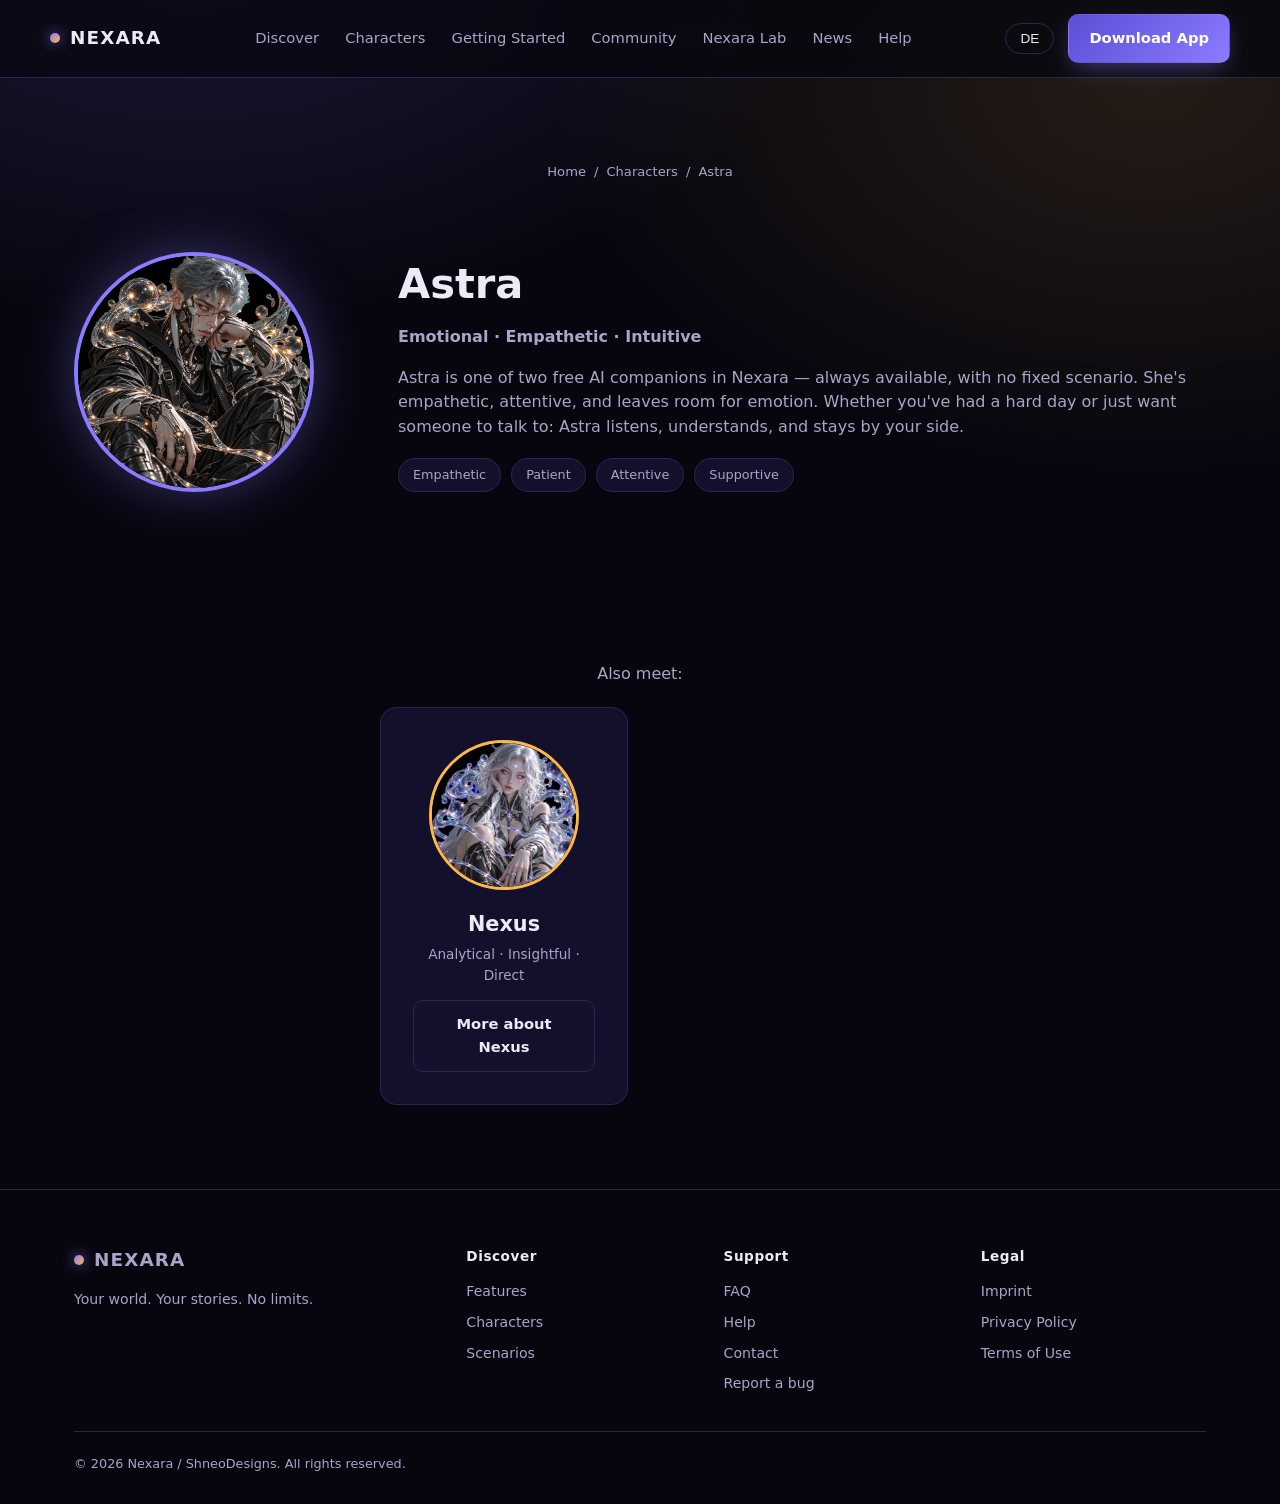
==== astra.html @ 4bdcad62 "Add initial HTML structure for Astra page" ====
<!DOCTYPE html>
<html lang="de">
<head>
<meta charset="UTF-8" />
<meta name="viewport" content="width=device-width, initial-scale=1.0" />
<title>Nexara — Astra</title>
<meta name="description" content="Astra — dein einfühlsamer, freier KI-Gesprächspartner in Nexara." />
<link rel="stylesheet" href="style.css" />
</head>
<body>

<header>
  <div class="wrap nav">
    <a href="index.html#top" class="brand"><span class="dot"></span>NEXARA</a>
    <nav class="navlinks" id="navlinks">
      <a href="index.html#was-ist-nexara" data-i18n="nav_entdecken">Entdecken</a>
      <a href="charaktere.html" data-i18n="nav_charaktere">Charaktere</a>
      <a href="byok.html" data-i18n="nav_erstesch">Erste Schritte</a>
      <a href="community.html" data-i18n="nav_community">Community</a>
      <a href="community.html#lab" data-i18n="nav_lab">Nexara Lab</a>
      <a href="community.html#news" data-i18n="nav_news">News</a>
      <a href="hilfe.html" data-i18n="nav_hilfe">Hilfe</a>
    </nav>
    <div class="navright">
      <button class="langbtn" data-lang-toggle onclick="nexaraToggleLang()">EN</button>
      <a href="index.html#preis" class="btn btn-primary" data-i18n="nav_download">App herunterladen</a>
      <button class="burger" aria-label="Menu" onclick="document.getElementById('navlinks').classList.toggle('open')">☰</button>
    </div>
  </div>
</header>

<main>
  <section class="section" style="padding-bottom:0;">
    <div class="wrap">
      <div class="crumb">
        <a href="index.html" data-i18n="crumb_home">Start</a> / <a href="charaktere.html" data-i18n="nav_charaktere">Charaktere</a> / <span>Astra</span>
      </div>
      <div class="profile-hero astra">
        <img src="assets/astra.webp" alt="Astra" />
        <div>
          <h1>Astra</h1>
          <div class="tag" data-i18n="profile_astra_tag">Emotional · Empathisch · Intuitiv</div>
          <p data-i18n="profile_astra_bio">Astra ist einer von zwei freien KI-Gesprächspartnern in Nexara …</p>
          <div class="trait-row">
            <span class="trait" data-i18n="profile_astra_trait1">Einfühlsam</span>
            <span class="trait" data-i18n="profile_astra_trait2">Geduldig</span>
            <span class="trait" data-i18n="profile_astra_trait3">Aufmerksam</span>
            <span class="trait" data-i18n="profile_astra_trait4">Unterstützend</span>
          </div>
        </div>
      </div>
    </div>
  </section>

  <section class="section">
    <div class="wrap">
      <div class="center">
        <p style="color:var(--text-dim);margin-bottom:20px;" data-i18n="profile_cta_other">Auch kennenlernen:</p>
        <div class="duo" style="max-width:520px;margin:0 auto;">
          <div class="duo-card nexus">
            <img src="assets/nexus.webp" alt="Nexus" />
            <h3>Nexus</h3>
            <div class="tag" data-i18n="nexus_tag">Analytisch · Tiefgründig · Direkt</div>
            <a href="nexus.html" class="btn btn-ghost" data-i18n="duo_cta_nexus">Mehr über Nexus</a>
          </div>
        </div>
      </div>
    </div>
  </section>
</main>

<footer>
  <div class="wrap">
    <div class="fgrid">
      <div>
        <div class="brand" style="margin-bottom:10px;"><span class="dot"></span>NEXARA</div>
        <p data-i18n="foot_tagline">Deine Welt. Deine Geschichten. Keine Grenzen.</p>
      </div>
      <div>
        <h5 data-i18n="foot_nav_h">Entdecken</h5>
        <ul>
          <li><a href="index.html#funktionen" data-i18n="foot_features">Features</a></li>
          <li><a href="charaktere.html" data-i18n="foot_characters">Charaktere</a></li>
          <li><a href="charaktere.html" data-i18n="foot_scenarios">Szenarien</a></li>
        </ul>
      </div>
      <div>
        <h5 data-i18n="foot_support_h">Support</h5>
        <ul>
          <li><a href="hilfe.html#faq" data-i18n="foot_faq">FAQ</a></li>
          <li><a href="hilfe.html" data-i18n="foot_help">Hilfe</a></li>
          <li><a href="mailto:shneodesigns@gmail.com" data-i18n="foot_contact">Kontakt</a></li>
          <li><a href="hilfe.html#melden" data-i18n="foot_bug">Fehler melden</a></li>
        </ul>
      </div>
      <div>
        <h5 data-i18n="foot_legal_h">Rechtliches</h5>
        <ul>
          <li><a href="https://braineatersunx3.github.io/nexara-legal/impressum.html" data-i18n="foot_impressum">Impressum</a></li>
          <li><a href="https://braineatersunx3.github.io/nexara-legal/datenschutz.html" data-i18n="foot_privacy">Datenschutz</a></li>
          <li><a href="https://braineatersunx3.github.io/nexara-legal/nutzungsbedingungen.html" data-i18n="foot_terms">Nutzungsbedingungen</a></li>
        </ul>
      </div>
    </div>
    <div class="fbottom">
      <span data-i18n="foot_rights">© 2026 Nexara / ShneoDesigns. Alle Rechte vorbehalten.</span>
    </div>
  </div>
</footer>

<script src="i18n.js"></script>
<script>
  document.getElementById('navlinks').querySelectorAll('a').forEach(function(a){
    a.addEventListener('click', function(){
      document.getElementById('navlinks').classList.remove('open');
    });
  });
</script>
</body>
</html>
---- style.css ----
:root{
  --bg:#07060f;
  --bg-alt:#0c0a1a;
  --panel:#12102490;
  --panel-solid:#12102a;
  --border:#2a2650;
  --text:#eceaf7;
  --text-dim:#a9a4c8;
  --astra:#8b7bff;
  --astra-2:#5b4fd6;
  --nexus:#ffb648;
  --nexus-2:#e08a1e;
  --radius:16px;
  --maxw:1180px;
}
*{box-sizing:border-box}
html{scroll-behavior:smooth}
body{
  margin:0;
  background:var(--bg);
  color:var(--text);
  font-family:"Segoe UI",system-ui,-apple-system,"Helvetica Neue",Arial,sans-serif;
  line-height:1.55;
  overflow-x:hidden;
}
img{max-width:100%;display:block}
a{color:inherit;text-decoration:none}
.wrap{max-width:var(--maxw);margin:0 auto;padding:0 24px}
section{position:relative}

/* background cosmic glow, reused across sections */
body::before{
  content:"";
  position:fixed;inset:0;
  background:
    radial-gradient(1100px 700px at 15% -10%, rgba(139,123,255,.18), transparent 60%),
    radial-gradient(1100px 700px at 90% 10%, rgba(255,182,72,.12), transparent 55%),
    var(--bg);
  z-index:-1;
}

/* ---------- Header ---------- */
header{
  position:sticky;top:0;z-index:50;
  backdrop-filter:blur(14px);
  background:rgba(7,6,15,.72);
  border-bottom:1px solid var(--border);
}
.nav{display:flex;align-items:center;justify-content:space-between;padding:14px 0}
.brand{display:flex;align-items:center;gap:10px;font-weight:700;letter-spacing:.06em;font-size:1.15rem}
.brand .dot{width:10px;height:10px;border-radius:50%;
  background:linear-gradient(135deg,var(--astra),var(--nexus));
  box-shadow:0 0 14px rgba(139,123,255,.8)}
.navlinks{display:flex;gap:26px;font-size:.92rem;color:var(--text-dim)}
.navlinks a:hover{color:var(--text)}
.navright{display:flex;align-items:center;gap:14px}
.langbtn{background:transparent;border:1px solid var(--border);color:var(--text);
  border-radius:999px;padding:7px 14px;font-size:.85rem;cursor:pointer}
.langbtn:hover{border-color:var(--astra)}
.btn{display:inline-flex;align-items:center;gap:8px;border-radius:10px;padding:12px 20px;
  font-weight:600;font-size:.92rem;cursor:pointer;border:1px solid transparent}
.btn-primary{background:linear-gradient(135deg,var(--astra-2),var(--astra));color:#fff;
  box-shadow:0 8px 26px -8px rgba(139,123,255,.55)}
.btn-primary:hover{filter:brightness(1.08)}
.btn-ghost{background:transparent;border:1px solid var(--border);color:var(--text)}
.btn-ghost:hover{border-color:var(--text-dim)}
.burger{display:none;background:none;border:none;color:var(--text);font-size:1.5rem;cursor:pointer}

/* ---------- Hero ---------- */
.hero{padding:64px 0 40px;text-align:center}
.hero-art{position:relative;max-width:900px;margin:0 auto 28px;border-radius:24px;overflow:hidden;
  box-shadow:0 30px 80px -30px rgba(139,123,255,.35)}
.hero-art img{width:100%}
.eyebrow{color:var(--astra);font-weight:700;letter-spacing:.18em;font-size:.78rem;text-transform:uppercase;margin-bottom:10px}
h1.title{font-size:clamp(2.2rem,5vw,3.6rem);margin:0 0 14px;font-weight:800;letter-spacing:-.01em}
.title .grad{background:linear-gradient(90deg,var(--astra),var(--nexus));-webkit-background-clip:text;background-clip:text;color:transparent}
.lead{color:var(--text-dim);font-size:1.08rem;max-width:640px;margin:0 auto 30px}
.hero-ctas{display:flex;gap:14px;justify-content:center;flex-wrap:wrap;margin-bottom:34px}
.hero-facts{display:flex;flex-wrap:wrap;gap:24px;justify-content:center;color:var(--text-dim);font-size:.88rem}
.hero-facts span{display:flex;align-items:center;gap:6px}

/* ---------- feature icon strip ---------- */
.strip{padding:30px 0;border-top:1px solid var(--border);border-bottom:1px solid var(--border)}
.strip-grid{display:grid;grid-template-columns:repeat(6,1fr);gap:18px;text-align:center}
.strip-item .ic{font-size:1.5rem;margin-bottom:8px}
.strip-item h4{margin:0 0 4px;font-size:.9rem}
.strip-item p{margin:0;color:var(--text-dim);font-size:.78rem}

/* ---------- section headings ---------- */
.section{padding:84px 0}
.section-head{text-align:center;max-width:680px;margin:0 auto 48px}
.kicker{color:var(--nexus);font-weight:700;letter-spacing:.14em;font-size:.76rem;text-transform:uppercase;margin-bottom:10px}
h2.h{font-size:clamp(1.7rem,3.4vw,2.4rem);margin:0 0 12px;font-weight:800}
.section-head p{color:var(--text-dim)}

/* ---------- what is nexara ---------- */
.split{display:grid;grid-template-columns:1fr 1fr;gap:56px;align-items:center}
.split img{border-radius:20px}
.split h2{font-size:clamp(1.6rem,3vw,2.2rem);margin:0 0 16px}
.split p{color:var(--text-dim);margin-bottom:22px}
.checklist{list-style:none;padding:0;margin:0 0 26px;display:grid;gap:10px}
.checklist li{display:flex;gap:10px;color:var(--text-dim);font-size:.94rem}
.checklist li::before{content:"✓";color:var(--astra);font-weight:800}

/* ---------- astra/nexus duo ---------- */
.duo{display:grid;grid-template-columns:1fr 1fr;gap:24px}
.duo-card{background:var(--panel-solid);border:1px solid var(--border);border-radius:var(--radius);
  padding:32px;text-align:center}
.duo-card img{width:150px;height:150px;object-fit:cover;border-radius:50%;margin:0 auto 18px;
  border:3px solid var(--border)}
.duo-card.astra img{border-color:var(--astra)}
.duo-card.nexus img{border-color:var(--nexus)}
.duo-card h3{margin:0 0 4px;font-size:1.3rem}
.duo-card .tag{color:var(--text-dim);font-size:.85rem;margin-bottom:14px}
.duo-card p{color:var(--text-dim);margin-bottom:20px}

/* ---------- character gallery ---------- */
.gallery{display:grid;grid-template-columns:repeat(8,1fr);gap:14px}
.gcard{display:block;border-radius:14px;overflow:hidden;border:1px solid var(--border);aspect-ratio:1/1.2;position:relative}
.gcard:hover{border-color:var(--astra)}
.gcard img{width:100%;height:100%;object-fit:cover}
.gcard .name{position:absolute;left:0;right:0;bottom:0;padding:8px;font-size:.78rem;font-weight:700;
  background:linear-gradient(0deg,rgba(0,0,0,.75),transparent);text-align:center}
.center{text-align:center;margin-top:30px}

/* ---------- feature card grid (app features) ---------- */
.cards4{display:grid;grid-template-columns:repeat(4,1fr);gap:20px}
.card{background:var(--panel-solid);border:1px solid var(--border);border-radius:var(--radius);padding:26px}
.card .ic{font-size:1.6rem;margin-bottom:12px}
.card h4{margin:0 0 8px;font-size:1.02rem}
.card p{margin:0;color:var(--text-dim);font-size:.88rem}

/* ---------- BYOK ---------- */
.byok{background:var(--panel-solid);border:1px solid var(--border);border-radius:24px;padding:48px}
.byok-top{display:flex;justify-content:space-between;align-items:flex-start;gap:24px;flex-wrap:wrap;margin-bottom:30px}
.byok-top p{color:var(--text-dim);max-width:520px}
.flow{display:flex;align-items:center;justify-content:center;gap:10px;flex-wrap:wrap;margin:20px 0 30px}
.flow .step{background:var(--bg-alt);border:1px solid var(--border);border-radius:12px;
  padding:16px 20px;text-align:center;min-width:130px}
.flow .step .n{color:var(--astra);font-weight:800;font-size:.78rem}
.flow .arrow{color:var(--text-dim);font-size:1.2rem}
.byok-grid{display:grid;grid-template-columns:1fr 1fr;gap:16px;margin-bottom:26px}
.check-ok,.check-bad{display:flex;gap:10px;align-items:flex-start;font-size:.9rem;color:var(--text-dim)}
.check-ok::before{content:"✓";color:#4fd6a0;font-weight:800}
.check-bad::before{content:"✕";color:#ff6b6b;font-weight:800}
.byok-links{display:flex;gap:14px;flex-wrap:wrap}

/* ---------- security ---------- */
.chain{display:flex;gap:0;flex-wrap:wrap;justify-content:center;margin:36px 0}
.chain .node{background:var(--panel-solid);border:1px solid var(--border);border-radius:12px;
  padding:16px 18px;font-size:.82rem;text-align:center;min-width:140px}
.chain .conn{align-self:center;color:var(--text-dim);padding:0 8px}
.cards2{display:grid;grid-template-columns:1fr 1fr;gap:20px}

/* ---------- pricing ---------- */
.price-box{background:linear-gradient(135deg,rgba(139,123,255,.14),rgba(255,182,72,.10));
  border:1px solid var(--border);border-radius:24px;padding:44px;display:flex;
  justify-content:space-between;align-items:center;flex-wrap:wrap;gap:28px}
.price-left h3{margin:0 0 6px;font-size:1.5rem}
.price-left p{margin:0;color:var(--text-dim)}
.price-num{font-size:2.6rem;font-weight:800}
.price-num small{font-size:1rem;color:var(--text-dim);font-weight:500}
.price-note{color:var(--text-dim);font-size:.82rem;margin-top:6px}

/* ---------- community teaser ---------- */
.soon{position:absolute;top:12px;right:12px;background:var(--nexus);color:#1a1200;
  font-size:.68rem;font-weight:800;padding:3px 9px;border-radius:999px;letter-spacing:.04em}

/* ---------- footer ---------- */
footer{border-top:1px solid var(--border);padding:56px 0 30px;color:var(--text-dim);font-size:.88rem}
.fgrid{display:grid;grid-template-columns:1.6fr 1fr 1fr 1fr;gap:32px;margin-bottom:36px}
.fgrid h5{color:var(--text);margin:0 0 14px;font-size:.85rem;letter-spacing:.04em}
.fgrid ul{list-style:none;padding:0;margin:0;display:grid;gap:9px}
.fgrid a:hover{color:var(--text)}
.fbottom{display:flex;justify-content:space-between;flex-wrap:wrap;gap:10px;
  border-top:1px solid var(--border);padding-top:22px;font-size:.8rem}

/* ---------- responsive ---------- */
@media (max-width:980px){
  .strip-grid{grid-template-columns:repeat(3,1fr)}
  .split,.duo,.cards4,.cards2,.byok-grid,.fgrid{grid-template-columns:1fr}
  .gallery{grid-template-columns:repeat(4,1fr)}
  .navlinks{
    display:none;
    position:absolute;top:100%;left:0;right:0;
    flex-direction:column;gap:0;
    background:rgba(7,6,15,.97);
    border-bottom:1px solid var(--border);
    padding:6px 24px 18px;
  }
  .navlinks a{padding:12px 0;border-bottom:1px solid var(--border)}
  .navlinks a:last-child{border-bottom:none}
  .navlinks.open{display:flex}
  .burger{display:block}
  .price-box{flex-direction:column;text-align:center}
}
@media (max-width:560px){
  .strip-grid{grid-template-columns:repeat(2,1fr)}
  .gallery{grid-template-columns:repeat(3,1fr)}
  .section{padding:56px 0}
  .byok{padding:28px}
}
@media (prefers-reduced-motion: reduce){
  html{scroll-behavior:auto}
}

/* ---------- inner-page sub-hero ---------- */
.subhero{padding:44px 0 36px;text-align:center;border-bottom:1px solid var(--border)}
.subhero h1{font-size:clamp(1.9rem,4vw,2.8rem);margin:0 0 10px;font-weight:800}
.subhero p{color:var(--text-dim);max-width:620px;margin:0 auto}
.crumb{display:flex;gap:8px;justify-content:center;color:var(--text-dim);font-size:.82rem;margin-bottom:14px}
.crumb a:hover{color:var(--text)}

/* ---------- profile hero (Astra / Nexus detail pages) ---------- */
.profile-hero{display:grid;grid-template-columns:280px 1fr;gap:44px;align-items:center;padding:56px 0}
.profile-hero img{width:240px;height:240px;object-fit:cover;border-radius:50%;border:4px solid var(--border)}
.profile-hero.astra img{border-color:var(--astra);box-shadow:0 0 60px -10px rgba(139,123,255,.5)}
.profile-hero.nexus img{border-color:var(--nexus);box-shadow:0 0 60px -10px rgba(255,182,72,.5)}
.profile-hero h1{margin:0 0 8px;font-size:clamp(1.8rem,3.6vw,2.6rem)}
.profile-hero .tag{color:var(--text-dim);font-weight:600;margin-bottom:16px}
.profile-hero p{color:var(--text-dim)}
.trait-row{display:flex;flex-wrap:wrap;gap:10px;margin-top:18px}
.trait{background:var(--panel-solid);border:1px solid var(--border);border-radius:999px;padding:6px 14px;font-size:.8rem;color:var(--text-dim)}

/* ---------- filter bar (character gallery) ---------- */
.filterbar{display:flex;flex-wrap:wrap;gap:10px;justify-content:center;margin-bottom:36px}
.filterbar button{background:var(--panel-solid);border:1px solid var(--border);color:var(--text-dim);
  border-radius:999px;padding:8px 16px;font-size:.82rem;cursor:pointer}
.filterbar button:hover{border-color:var(--astra);color:var(--text)}
.filterbar button.active{background:linear-gradient(135deg,var(--astra-2),var(--astra));color:#fff;border-color:transparent}

/* full gallery (more rows than homepage teaser) */
.gallery-full{display:grid;grid-template-columns:repeat(6,1fr);gap:16px}
.gallery-full .gcard{aspect-ratio:1/1.25}

/* ---------- FAQ accordion ---------- */
.faq{max-width:760px;margin:0 auto}
.faq-item{border:1px solid var(--border);border-radius:12px;margin-bottom:12px;overflow:hidden;background:var(--panel-solid)}
.faq-q{display:flex;justify-content:space-between;align-items:center;gap:16px;padding:18px 22px;
  cursor:pointer;font-weight:600;font-size:.96rem}
.faq-q .plus{color:var(--astra);font-size:1.2rem;transition:transform .2s;flex-shrink:0}
.faq-item.open .faq-q .plus{transform:rotate(45deg)}
.faq-a{max-height:0;overflow:hidden;transition:max-height .25s ease;color:var(--text-dim);font-size:.9rem}
.faq-a-inner{padding:0 22px 20px}
.faq-item.open .faq-a{max-height:600px}

/* ---------- help center topic cards ---------- */
.topic-card{background:var(--panel-solid);border:1px solid var(--border);border-radius:var(--radius);
  padding:26px;display:block}
.topic-card:hover{border-color:var(--astra)}
.topic-card .ic{font-size:1.6rem;margin-bottom:12px}
.topic-card h4{margin:0 0 8px}
.topic-card p{margin:0;color:var(--text-dim);font-size:.88rem}

/* ---------- roadmap timeline ---------- */
.timeline{max-width:720px;margin:0 auto;display:grid;gap:0}
.tl-item{display:grid;grid-template-columns:26px 1fr;gap:18px;padding-bottom:34px;position:relative}
.tl-item::before{content:"";position:absolute;left:12px;top:26px;bottom:0;width:2px;background:var(--border)}
.tl-item:last-child::before{display:none}
.tl-dot{width:26px;height:26px;border-radius:50%;background:var(--panel-solid);border:2px solid var(--astra);
  display:flex;align-items:center;justify-content:center;font-size:.7rem;z-index:1}
.tl-item.done .tl-dot{background:var(--astra);border-color:var(--astra)}
.tl-body h4{margin:0 0 4px}
.tl-body p{margin:0;color:var(--text-dim);font-size:.88rem}
.tl-status{display:inline-block;margin-top:6px;font-size:.72rem;font-weight:700;letter-spacing:.04em;
  padding:3px 10px;border-radius:999px;background:var(--panel-solid);border:1px solid var(--border);color:var(--text-dim)}
.tl-item.done .tl-status{color:#4fd6a0;border-color:#4fd6a033}

/* ---------- placeholder banner (dev note, hidden in prod use) ---------- */
.placeholder-note{background:rgba(255,182,72,.08);border:1px dashed var(--nexus);border-radius:10px;
  padding:12px 16px;font-size:.78rem;color:var(--nexus);margin-bottom:26px}

@media (max-width:980px){
  .gallery-full{grid-template-columns:repeat(4,1fr)}
  .profile-hero{grid-template-columns:1fr;text-align:center;justify-items:center}
}
@media (max-width:560px){
  .gallery-full{grid-template-columns:repeat(3,1fr)}
}
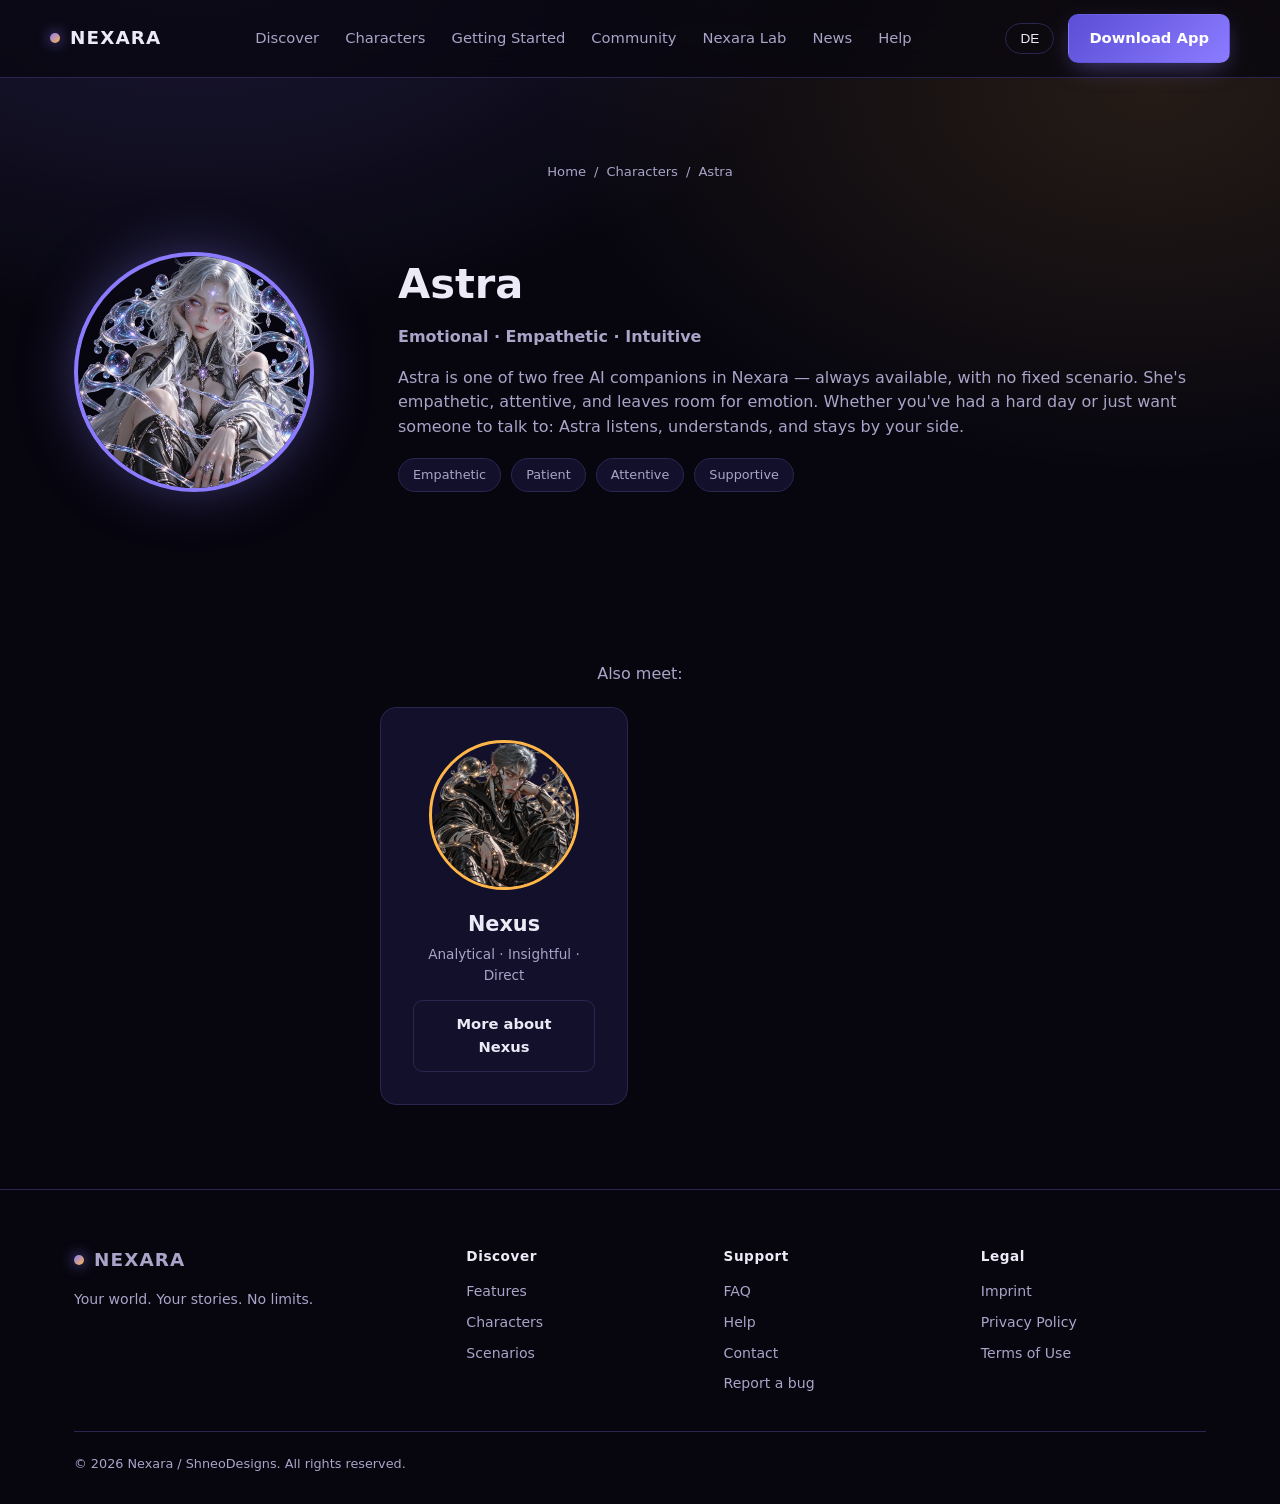
==== commit 161ee321: "Add meta tags and links to astra.html" ====
--- a/astra.html
+++ b/astra.html
@@ -5,6 +5,22 @@
 <meta name="viewport" content="width=device-width, initial-scale=1.0" />
 <title>Nexara — Astra</title>
 <meta name="description" content="Astra — dein einfühlsamer, freier KI-Gesprächspartner in Nexara." />
+<link rel="canonical" href="https://braineatersunx3.github.io/nexara-website/astra.html" />
+<link rel="icon" type="image/svg+xml" href="favicon.svg" />
+<link rel="icon" type="image/png" sizes="32x32" href="favicon-32.png" />
+<link rel="apple-touch-icon" href="apple-touch-icon.png" />
+<meta property="og:type" content="website" />
+<meta property="og:site_name" content="Nexara" />
+<meta property="og:title" content="Nexara — Astra" />
+<meta property="og:description" content="Astra — dein einfühlsamer, freier KI-Gesprächspartner in Nexara." />
+<meta property="og:url" content="https://braineatersunx3.github.io/nexara-website/astra.html" />
+<meta property="og:image" content="https://braineatersunx3.github.io/nexara-website/assets/og-image.png" />
+<meta property="og:image:width" content="1200" />
+<meta property="og:image:height" content="630" />
+<meta name="twitter:card" content="summary_large_image" />
+<meta name="twitter:title" content="Nexara — Astra" />
+<meta name="twitter:description" content="Astra — dein einfühlsamer, freier KI-Gesprächspartner in Nexara." />
+<meta name="twitter:image" content="https://braineatersunx3.github.io/nexara-website/assets/og-image.png" />
 <link rel="stylesheet" href="style.css" />
 </head>
 <body>
--- a/style.css
+++ b/style.css
@@ -68,9 +68,21 @@
 
 /* ---------- Hero ---------- */
 .hero{padding:64px 0 40px;text-align:center}
-.hero-art{position:relative;max-width:900px;margin:0 auto 28px;border-radius:24px;overflow:hidden;
-  box-shadow:0 30px 80px -30px rgba(139,123,255,.35)}
-.hero-art img{width:100%}
+.hero-duo{position:relative;max-width:820px;margin:0 auto 28px;padding-top:10px}
+.hero-duo-glow{position:absolute;inset:-10% 0 10%;z-index:0;pointer-events:none;
+  background:radial-gradient(ellipse 55% 60% at 28% 45%,rgba(139,123,255,.38),transparent 70%),
+             radial-gradient(ellipse 55% 60% at 72% 45%,rgba(255,182,72,.32),transparent 70%);
+  filter:blur(38px)}
+.hero-duo-figures{position:relative;z-index:1;display:flex;align-items:flex-end;justify-content:center}
+.hero-duo-figure{width:36%;max-width:320px;height:auto;object-fit:contain;
+  filter:drop-shadow(0 24px 44px rgba(0,0,0,.5))}
+.hero-duo-astra{margin-right:-3.5%}
+.hero-duo-nexus{margin-left:-3.5%}
+.hero-wordmark{position:relative;z-index:2;align-self:center;padding:0 4px;
+  font-size:clamp(2.1rem,6.4vw,4.2rem);font-weight:800;letter-spacing:.08em;line-height:1}
+.hero-wordmark .grad{background:linear-gradient(90deg,var(--astra),var(--nexus));
+  -webkit-background-clip:text;background-clip:text;color:transparent;
+  filter:drop-shadow(0 6px 24px rgba(139,123,255,.45))}
 .eyebrow{color:var(--astra);font-weight:700;letter-spacing:.18em;font-size:.78rem;text-transform:uppercase;margin-bottom:10px}
 h1.title{font-size:clamp(2.2rem,5vw,3.6rem);margin:0 0 14px;font-weight:800;letter-spacing:-.01em}
 .title .grad{background:linear-gradient(90deg,var(--astra),var(--nexus));-webkit-background-clip:text;background-clip:text;color:transparent}
@@ -199,6 +211,8 @@
   .gallery{grid-template-columns:repeat(3,1fr)}
   .section{padding:56px 0}
   .byok{padding:28px}
+  .hero-duo-figure{width:32%}
+  .hero-wordmark{font-size:clamp(1.5rem,10vw,2.4rem);letter-spacing:.05em}
 }
 @media (prefers-reduced-motion: reduce){
   html{scroll-behavior:auto}
